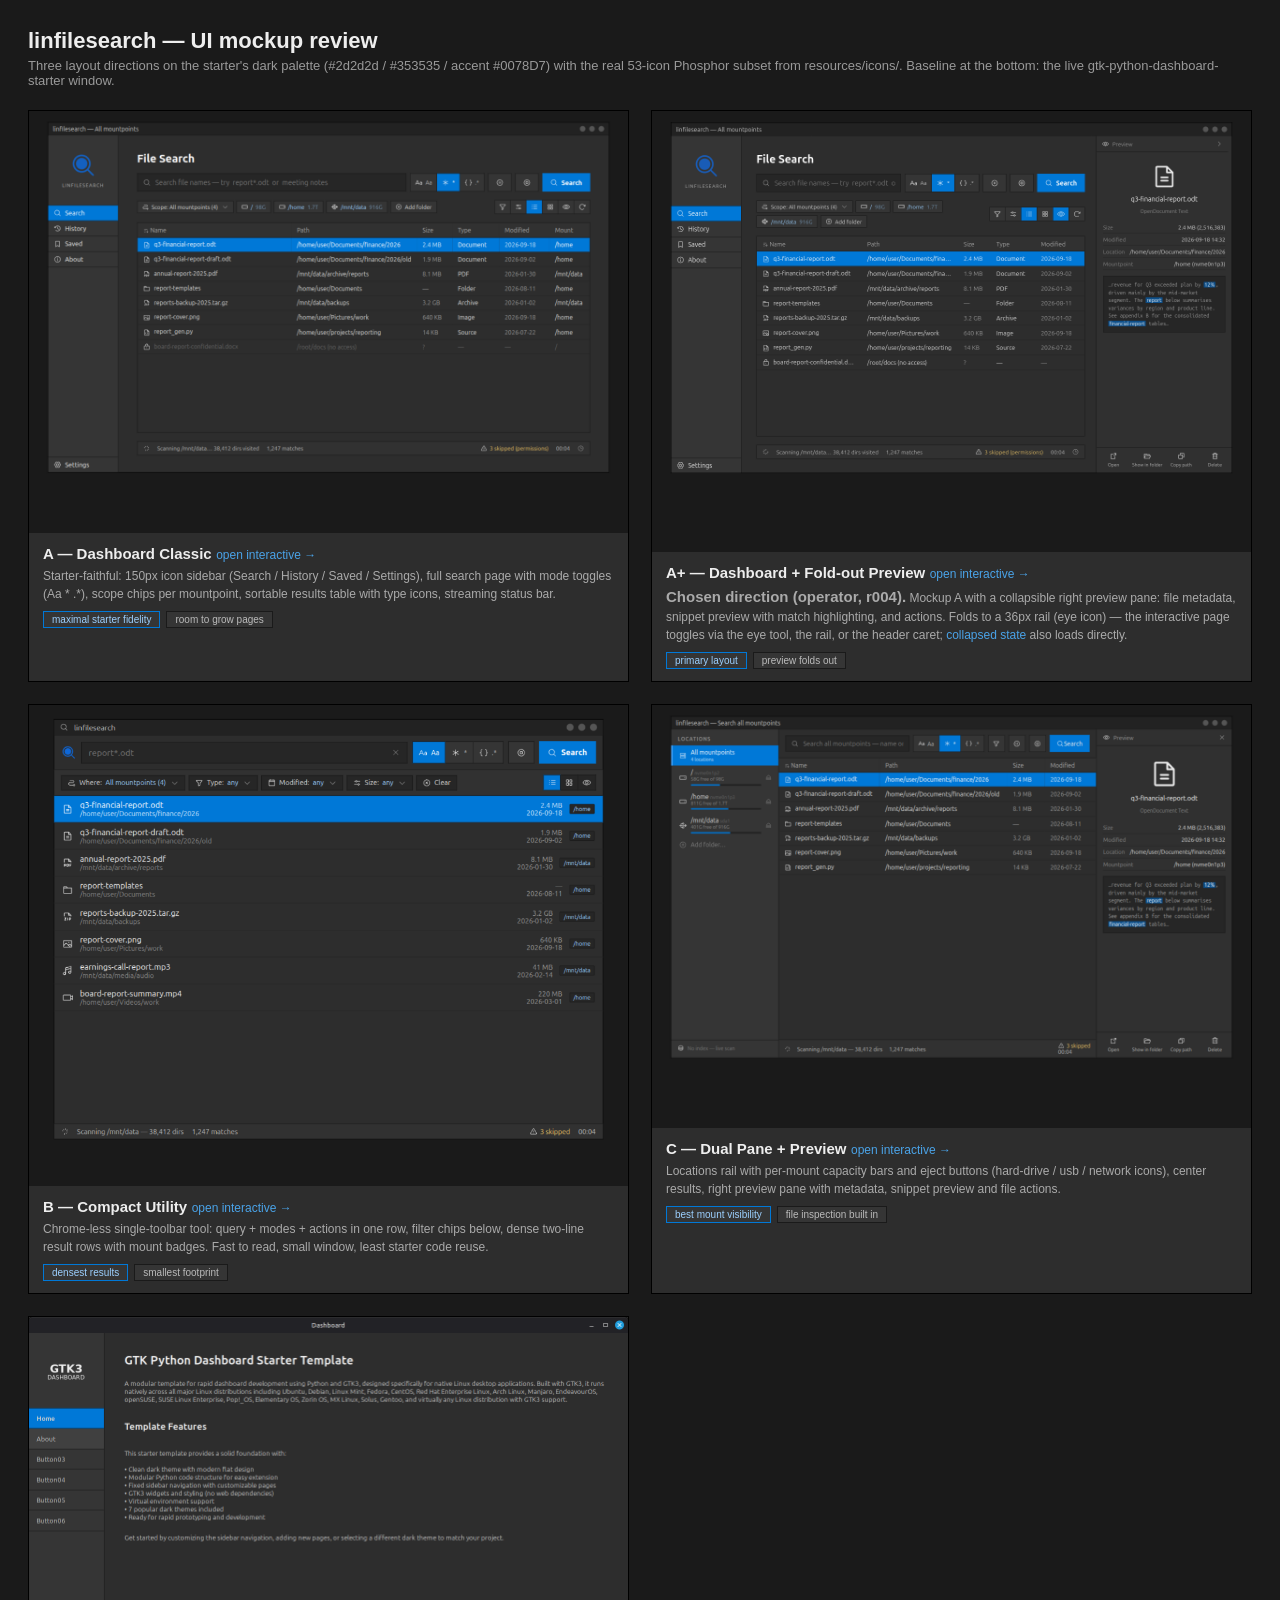
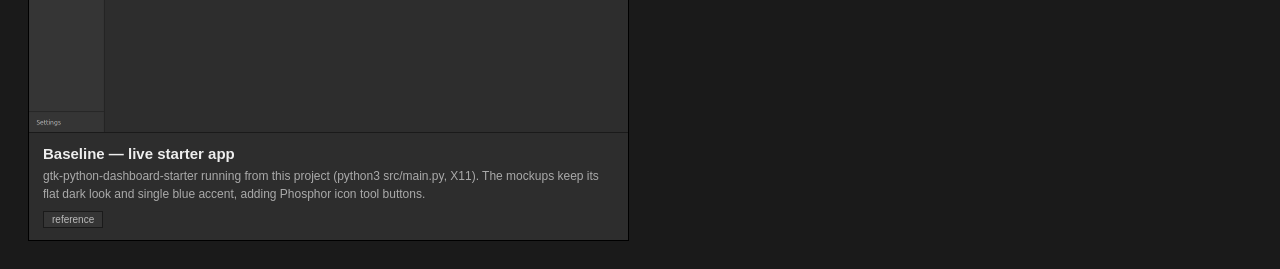
==== docs/mockups/index.html @ b6bb7df3 "Design phase: vendor gtk-python-dashboard-starter; add file-search concept doc and verified UI mocku" ====
<!DOCTYPE html>
<html lang="en">
<head>
<meta charset="utf-8">
<title>linfilesearch — mockup review</title>
<style>
  * { margin:0; padding:0; box-sizing:border-box; font-family:Ubuntu, Cantarell, sans-serif; }
  body { background:#1a1a1a; color:#eee; padding:28px; }
  h1 { font-size:22px; margin-bottom:4px; }
  .sub { color:#999; font-size:13px; margin-bottom:22px; }
  .cols { display:grid; grid-template-columns:repeat(auto-fit,minmax(420px,1fr)); gap:22px; }
  .card { background:#2d2d2d; border:1px solid #000; }
  .card img { width:100%; display:block; }
  .cap { padding:12px 14px; border-top:1px solid #1a1a1a; }
  .cap b { font-size:15px; }
  .cap p { font-size:12px; color:#aaa; margin-top:4px; line-height:1.5; }
  .cap a { color:#4aa3e8; text-decoration:none; font-size:12px; }
  .cap .chips { margin-top:8px; display:flex; gap:6px; flex-wrap:wrap; }
  .tag { font-size:10px; border:1px solid #1a1a1a; background:#353535; color:#bbb; padding:2px 8px; }
  .tag.win { border-color:#0078D7; color:#9cd0ff; }
</style>
</head>
<body>
<h1>linfilesearch — UI mockup review</h1>
<div class="sub">Three layout directions on the starter's dark palette (#2d2d2d / #353535 / accent #0078D7) with the real
53-icon Phosphor subset from resources/icons/. Baseline at the bottom: the live gtk-python-dashboard-starter window.</div>

<div class="cols">
  <div class="card">
    <img src="mockup-a.png" alt="Mockup A">
    <div class="cap">
      <b>A — Dashboard Classic</b> <a href="mockup-a-dashboard.html">open interactive →</a>
      <p>Starter-faithful: 150px icon sidebar (Search / History / Saved / Settings), full search page with mode
      toggles (Aa&nbsp;*&nbsp;.*), scope chips per mountpoint, sortable results table with type icons, streaming
      status bar.</p>
      <div class="chips"><span class="tag win">maximal starter fidelity</span><span class="tag">room to grow pages</span></div>
    </div>
  </div>

  <div class="card">
    <img src="mockup-a2.png" alt="Mockup A2 — chosen direction">
    <div class="cap">
      <b>A+ — Dashboard + Fold-out Preview</b> <a href="mockup-a2-preview.html">open interactive →</a>
      <p><b>Chosen direction (operator, r004).</b> Mockup A with a collapsible right preview pane: file metadata,
      snippet preview with match highlighting, and actions. Folds to a 36px rail (eye icon) — the interactive page
      toggles via the eye tool, the rail, or the header caret; <a href="mockup-a2-preview.html#collapsed">collapsed
      state</a> also loads directly.</p>
      <div class="chips"><span class="tag win">primary layout</span><span class="tag">preview folds out</span></div>
    </div>
  </div>

  <div class="card">
    <img src="mockup-b.png" alt="Mockup B">
    <div class="cap">
      <b>B — Compact Utility</b> <a href="mockup-b-compact.html">open interactive →</a>
      <p>Chrome-less single-toolbar tool: query + modes + actions in one row, filter chips below, dense two-line
      result rows with mount badges. Fast to read, small window, least starter code reuse.</p>
      <div class="chips"><span class="tag win">densest results</span><span class="tag">smallest footprint</span></div>
    </div>
  </div>

  <div class="card">
    <img src="mockup-c.png" alt="Mockup C">
    <div class="cap">
      <b>C — Dual Pane + Preview</b> <a href="mockup-c-preview.html">open interactive →</a>
      <p>Locations rail with per-mount capacity bars and eject buttons (hard-drive / usb / network icons),
      center results, right preview pane with metadata, snippet preview and file actions.</p>
      <div class="chips"><span class="tag win">best mount visibility</span><span class="tag">file inspection built in</span></div>
    </div>
  </div>

  <div class="card">
    <img src="starter-live.png" alt="Live starter baseline">
    <div class="cap">
      <b>Baseline — live starter app</b>
      <p>gtk-python-dashboard-starter running from this project (python3 src/main.py, X11). The mockups keep its
      flat dark look and single blue accent, adding Phosphor icon tool buttons.</p>
      <div class="chips"><span class="tag">reference</span></div>
    </div>
  </div>
</div>
</body>
</html>
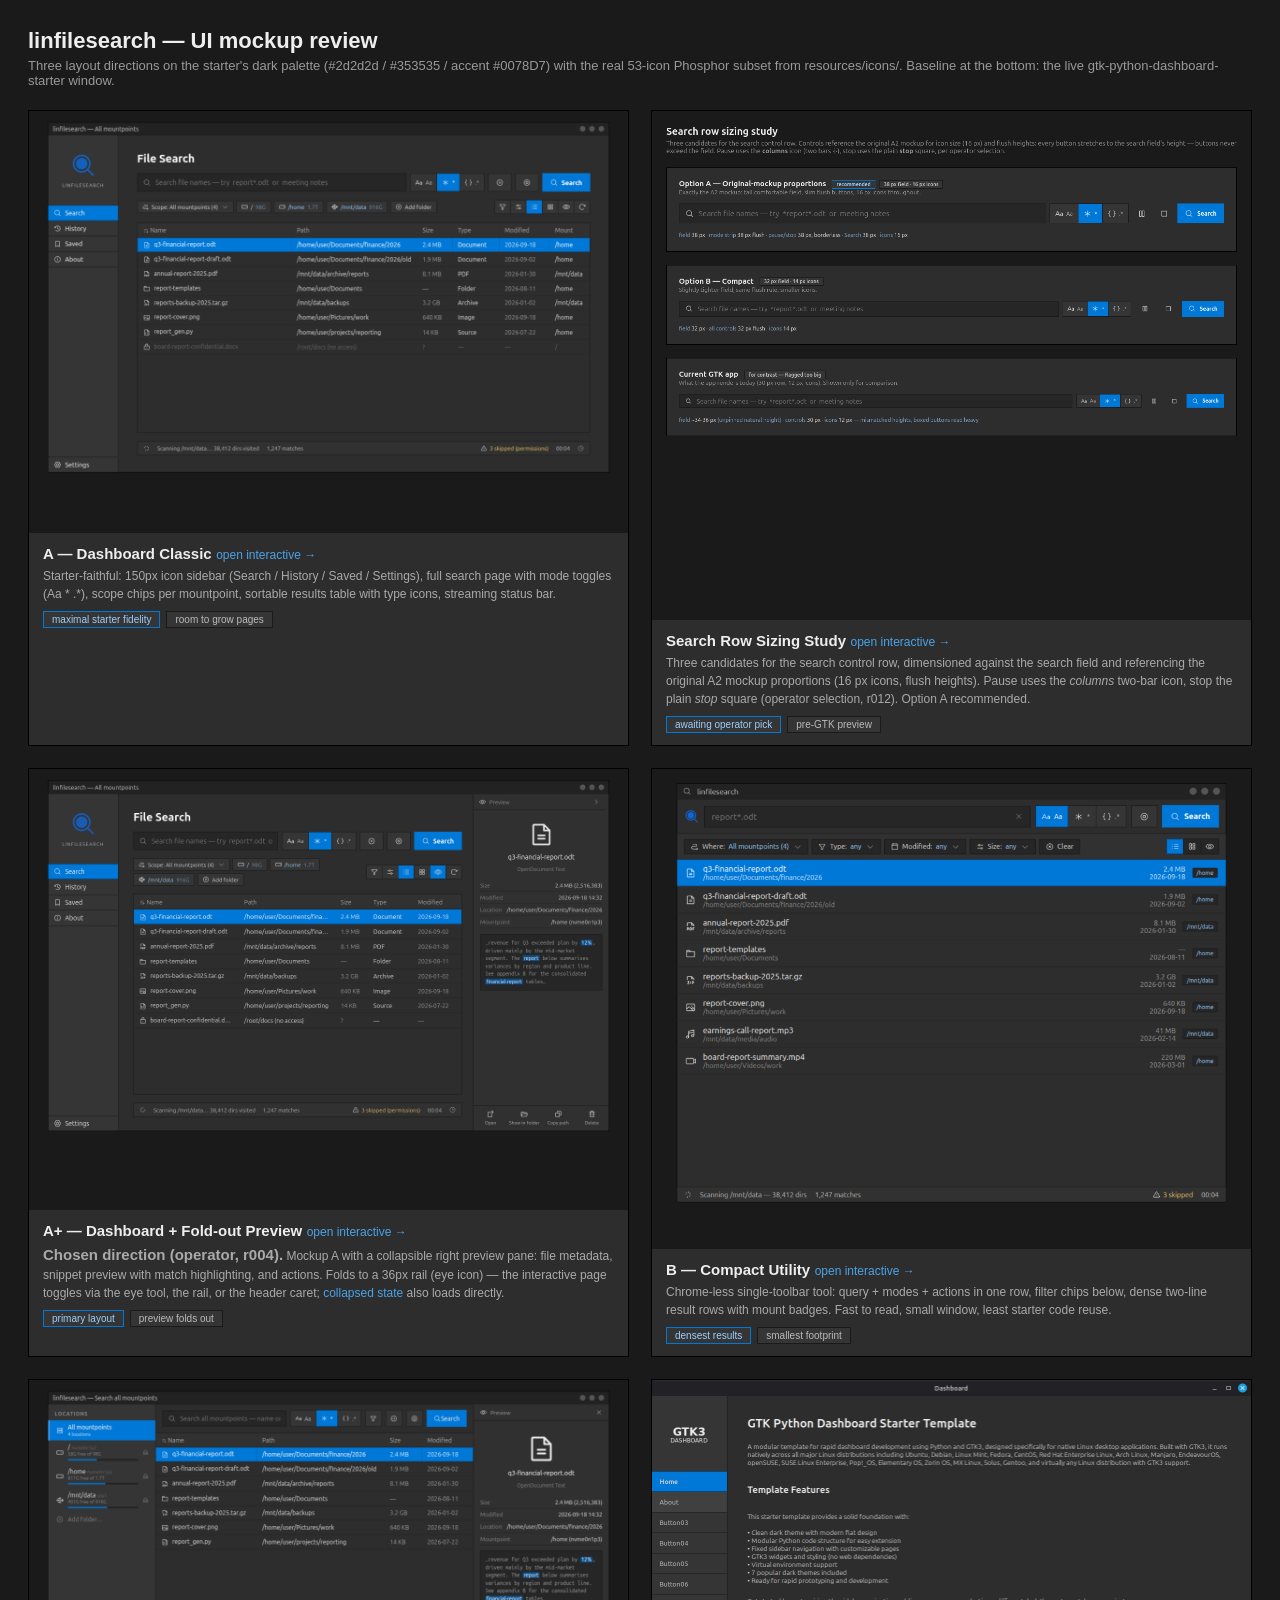
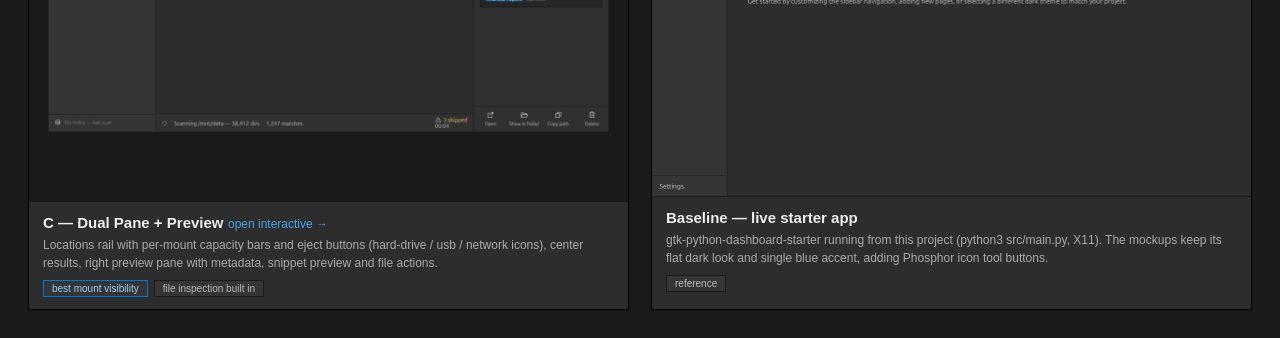
==== commit 5e07fe32: "Search row sizing study (pre-GTK preview) + stop/columns icons - s012_b: add plain 'stop' (square) a" ====
--- a/docs/mockups/index.html
+++ b/docs/mockups/index.html
@@ -34,6 +34,17 @@
       toggles (Aa&nbsp;*&nbsp;.*), scope chips per mountpoint, sortable results table with type icons, streaming
       status bar.</p>
       <div class="chips"><span class="tag win">maximal starter fidelity</span><span class="tag">room to grow pages</span></div>
+    </div>
+  </div>
+
+  <div class="card">
+    <img src="mockup-searchrow.png" alt="Search row sizing study">
+    <div class="cap">
+      <b>Search Row Sizing Study</b> <a href="mockup-searchrow.html">open interactive →</a>
+      <p>Three candidates for the search control row, dimensioned against the search field and referencing the
+      original A2 mockup proportions (16&nbsp;px icons, flush heights). Pause uses the <i>columns</i> two-bar icon,
+      stop the plain <i>stop</i> square (operator selection, r012). Option A recommended.</p>
+      <div class="chips"><span class="tag win">awaiting operator pick</span><span class="tag">pre-GTK preview</span></div>
     </div>
   </div>
 
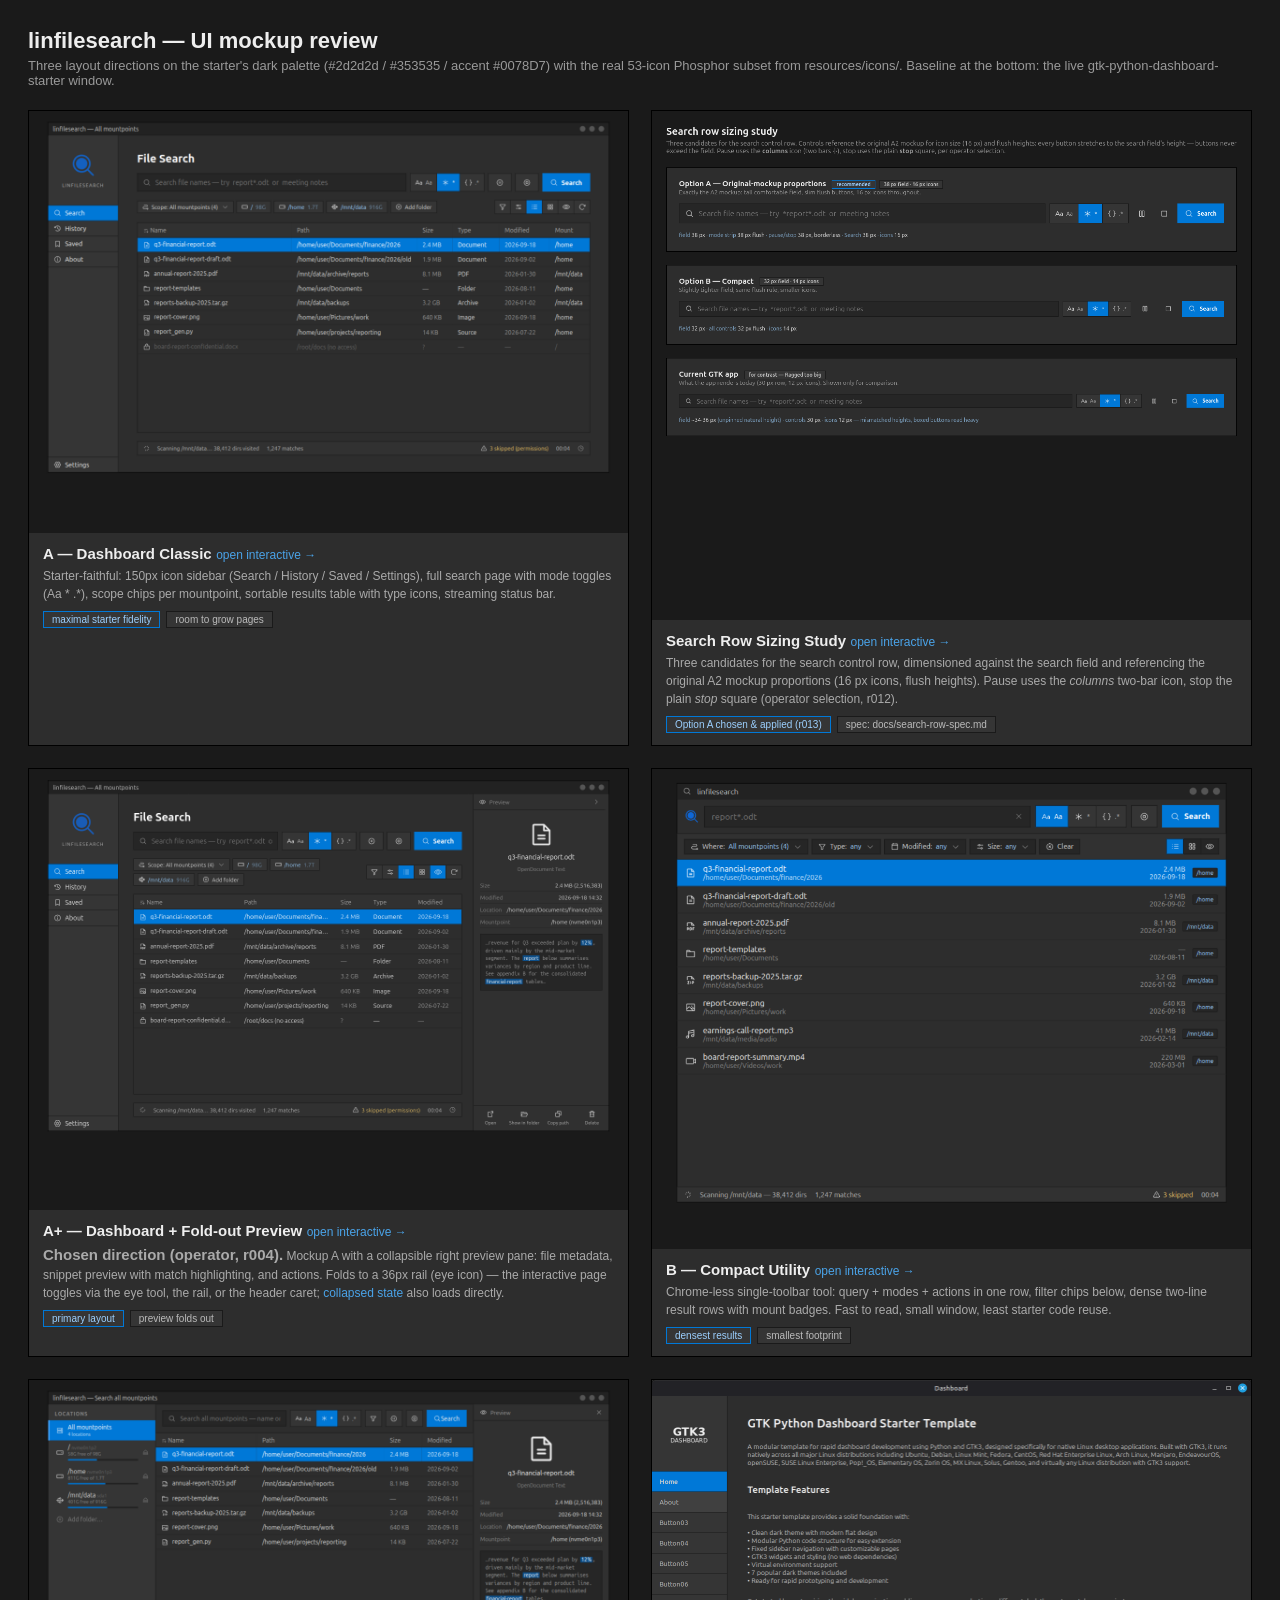
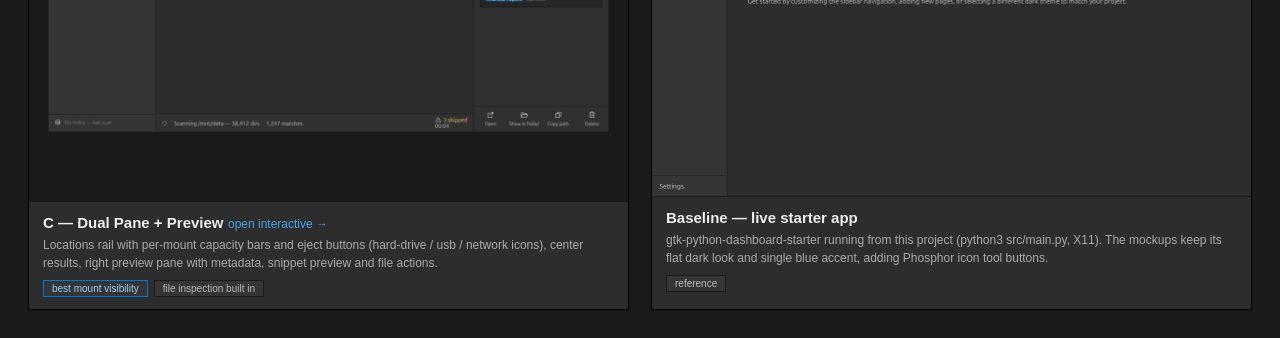
==== commit 07caad90: "Apply search row Option A + spec documentation - docs/search-row-spec.md: Option A decision record (" ====
--- a/docs/mockups/index.html
+++ b/docs/mockups/index.html
@@ -43,8 +43,8 @@
       <b>Search Row Sizing Study</b> <a href="mockup-searchrow.html">open interactive →</a>
       <p>Three candidates for the search control row, dimensioned against the search field and referencing the
       original A2 mockup proportions (16&nbsp;px icons, flush heights). Pause uses the <i>columns</i> two-bar icon,
-      stop the plain <i>stop</i> square (operator selection, r012). Option A recommended.</p>
-      <div class="chips"><span class="tag win">awaiting operator pick</span><span class="tag">pre-GTK preview</span></div>
+      stop the plain <i>stop</i> square (operator selection, r012).</p>
+      <div class="chips"><span class="tag win">Option A chosen &amp; applied (r013)</span><span class="tag">spec: docs/search-row-spec.md</span></div>
     </div>
   </div>
 
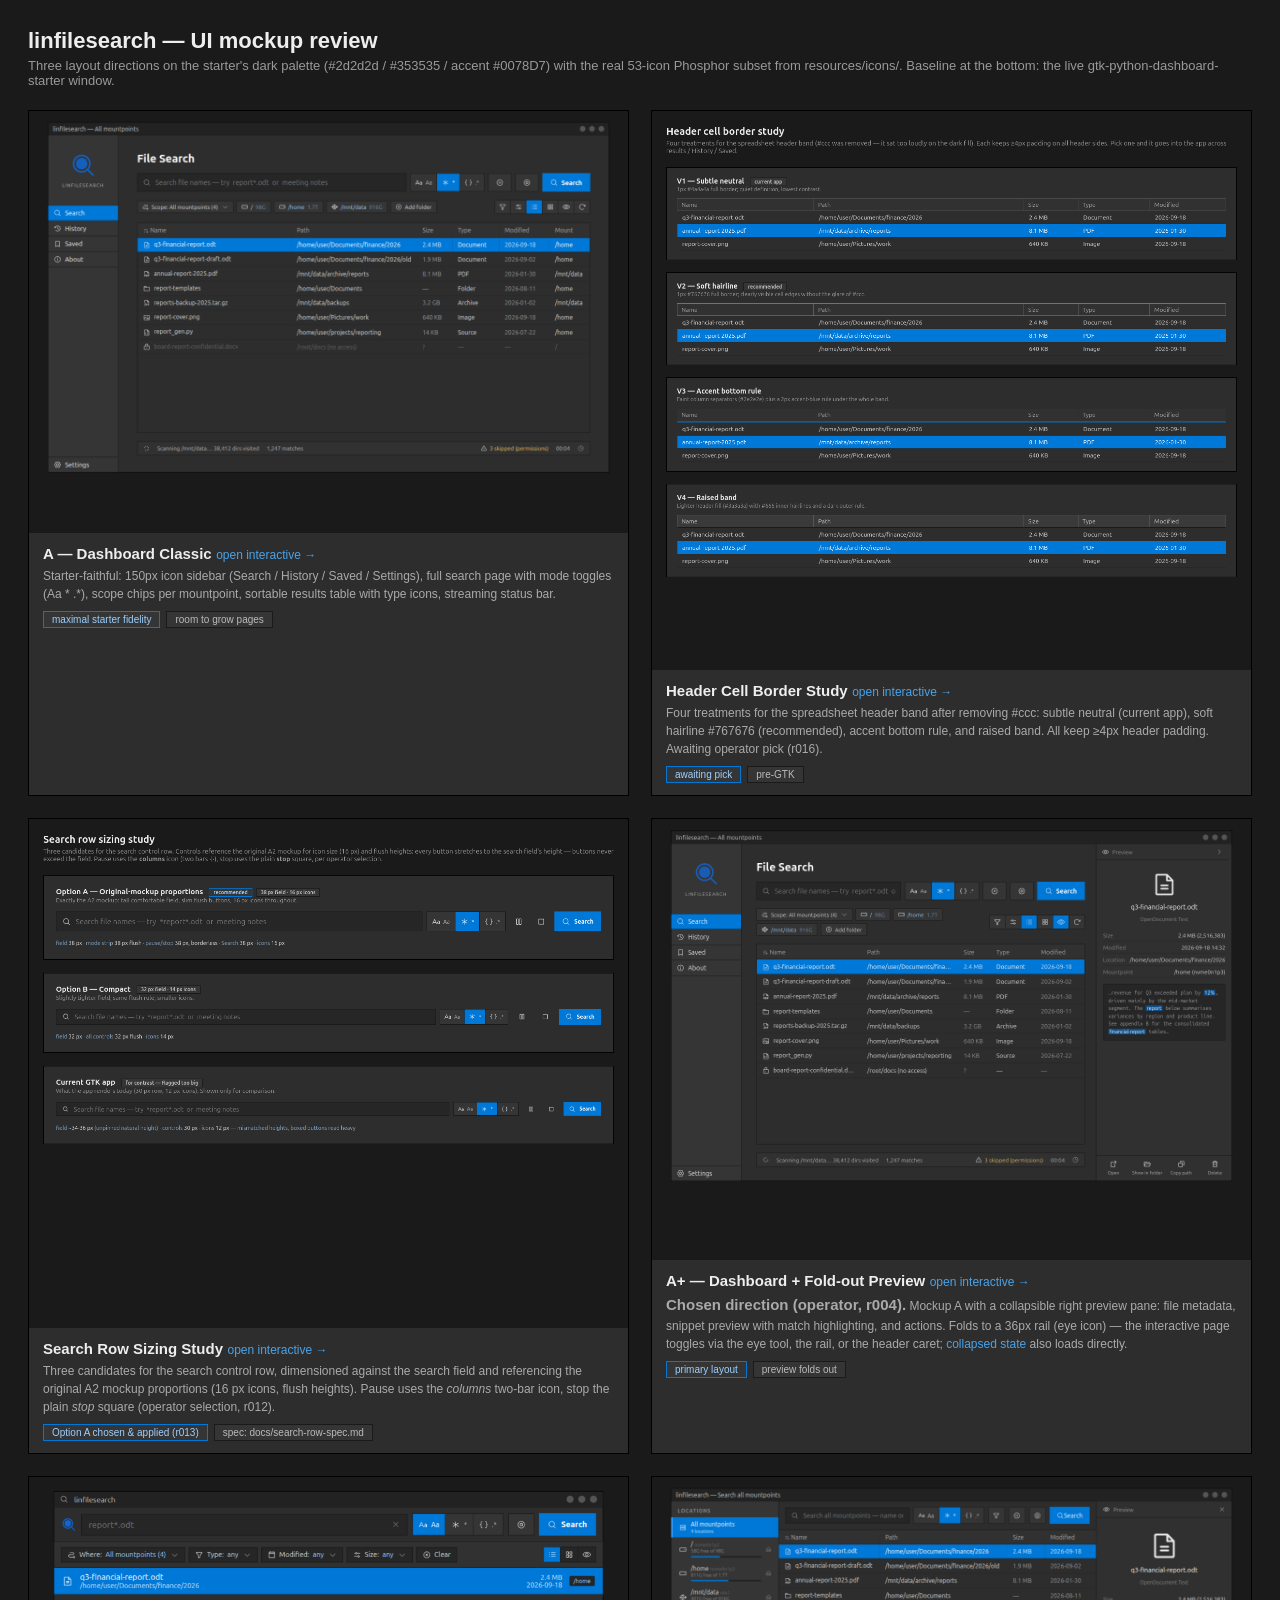
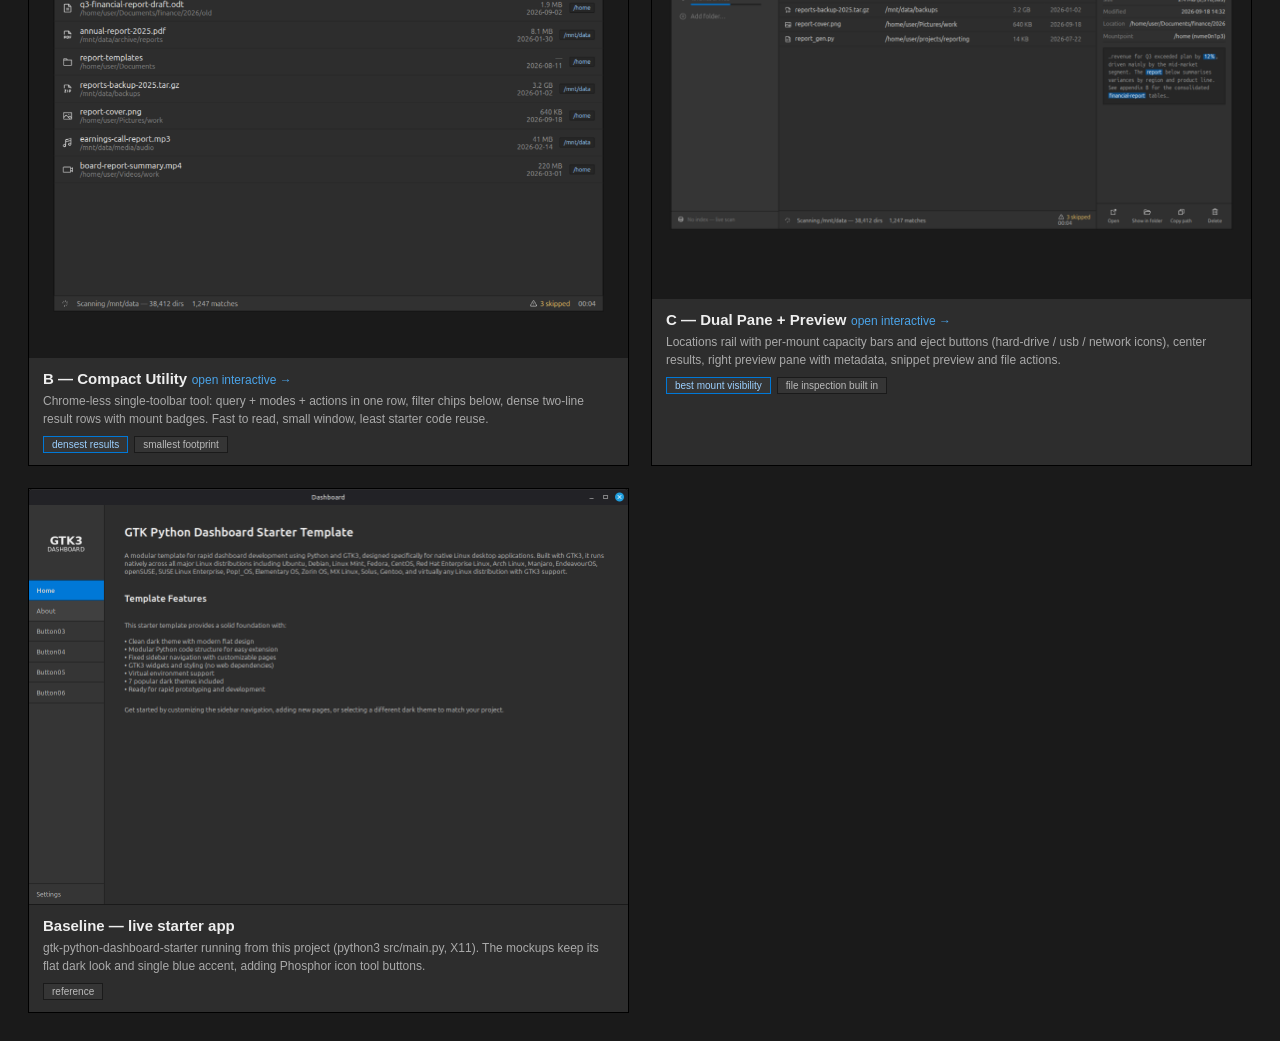
==== commit 68f0beaf: "Spreadsheet fixes and layout polish (r016) - Path-column auto-fit: exact edge detection via header-b" ====
--- a/docs/mockups/index.html
+++ b/docs/mockups/index.html
@@ -34,6 +34,17 @@
       toggles (Aa&nbsp;*&nbsp;.*), scope chips per mountpoint, sortable results table with type icons, streaming
       status bar.</p>
       <div class="chips"><span class="tag win">maximal starter fidelity</span><span class="tag">room to grow pages</span></div>
+    </div>
+  </div>
+
+  <div class="card">
+    <img src="mockup-headers.png" alt="Header cell border study">
+    <div class="cap">
+      <b>Header Cell Border Study</b> <a href="mockup-headers.html">open interactive →</a>
+      <p>Four treatments for the spreadsheet header band after removing #ccc: subtle neutral (current app),
+      soft hairline #767676 (recommended), accent bottom rule, and raised band. All keep ≥4px header padding.
+      Awaiting operator pick (r016).</p>
+      <div class="chips"><span class="tag win">awaiting pick</span><span class="tag">pre-GTK</span></div>
     </div>
   </div>
 
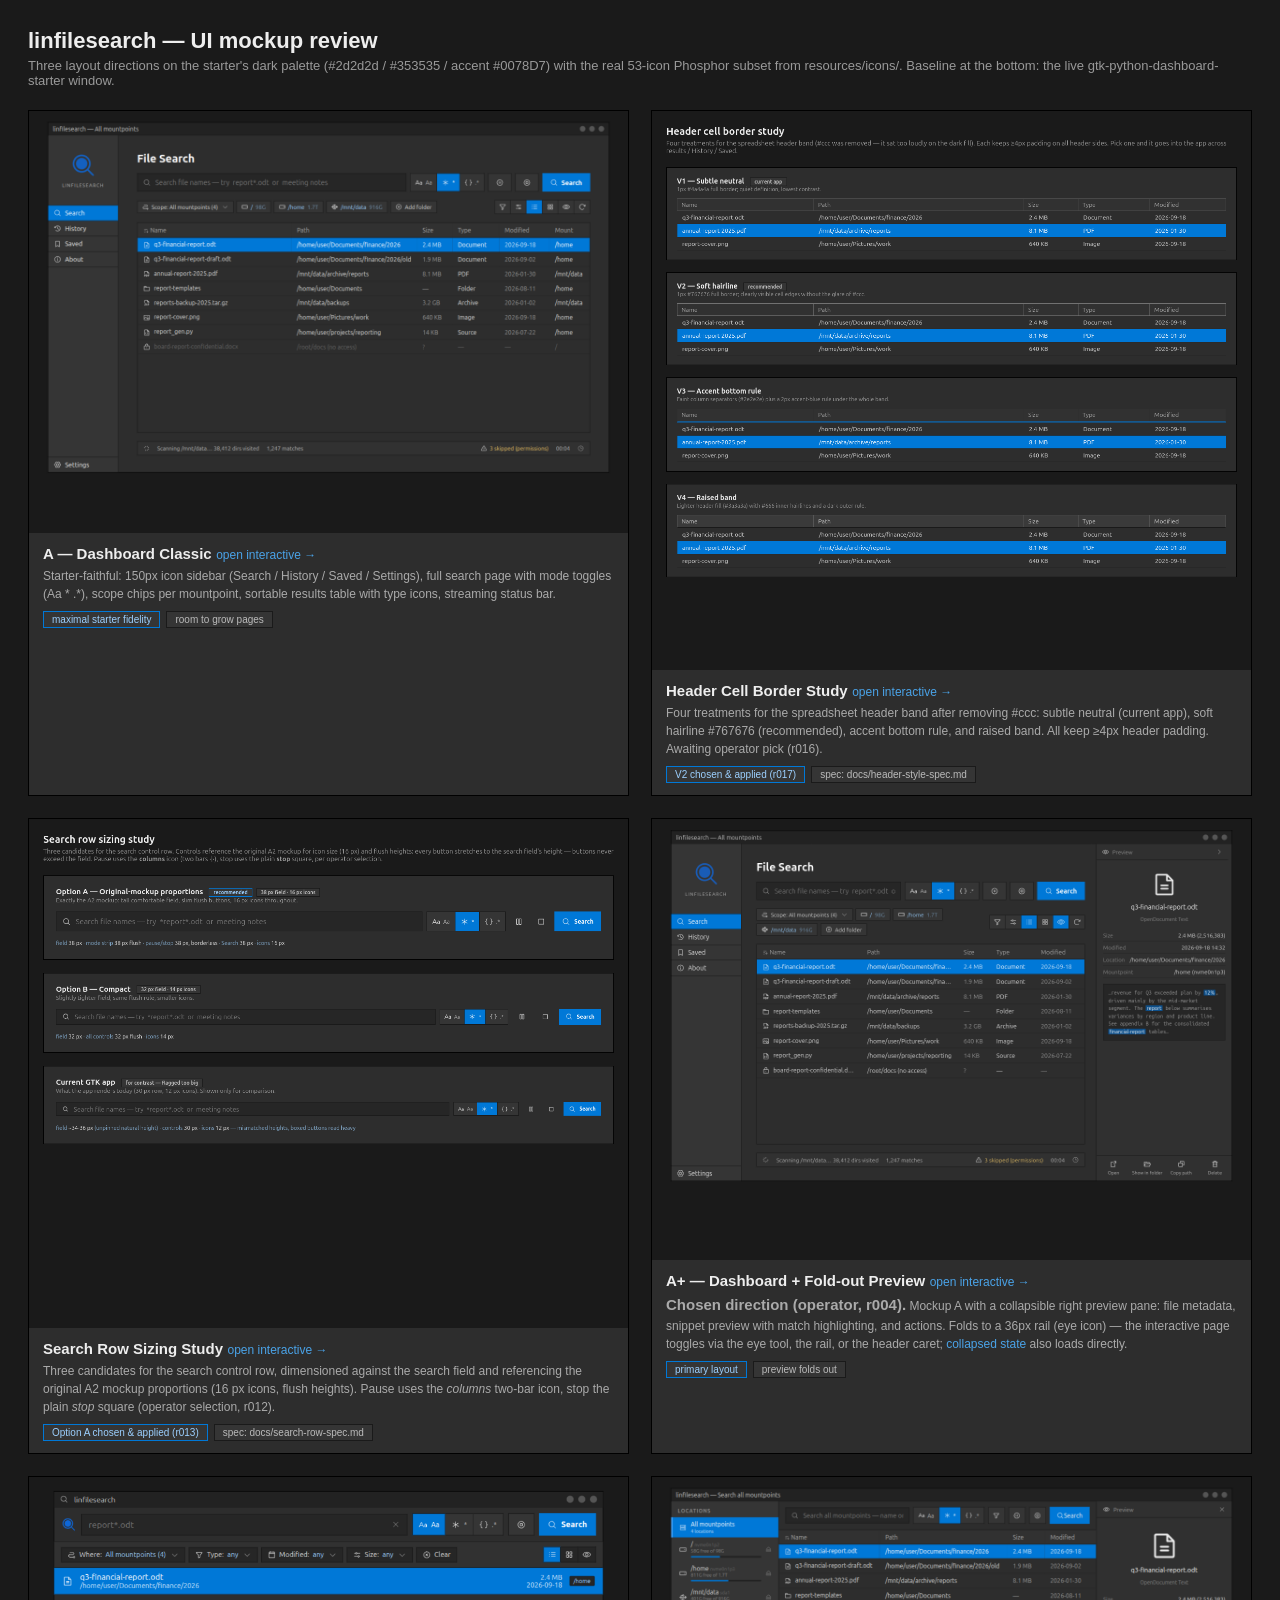
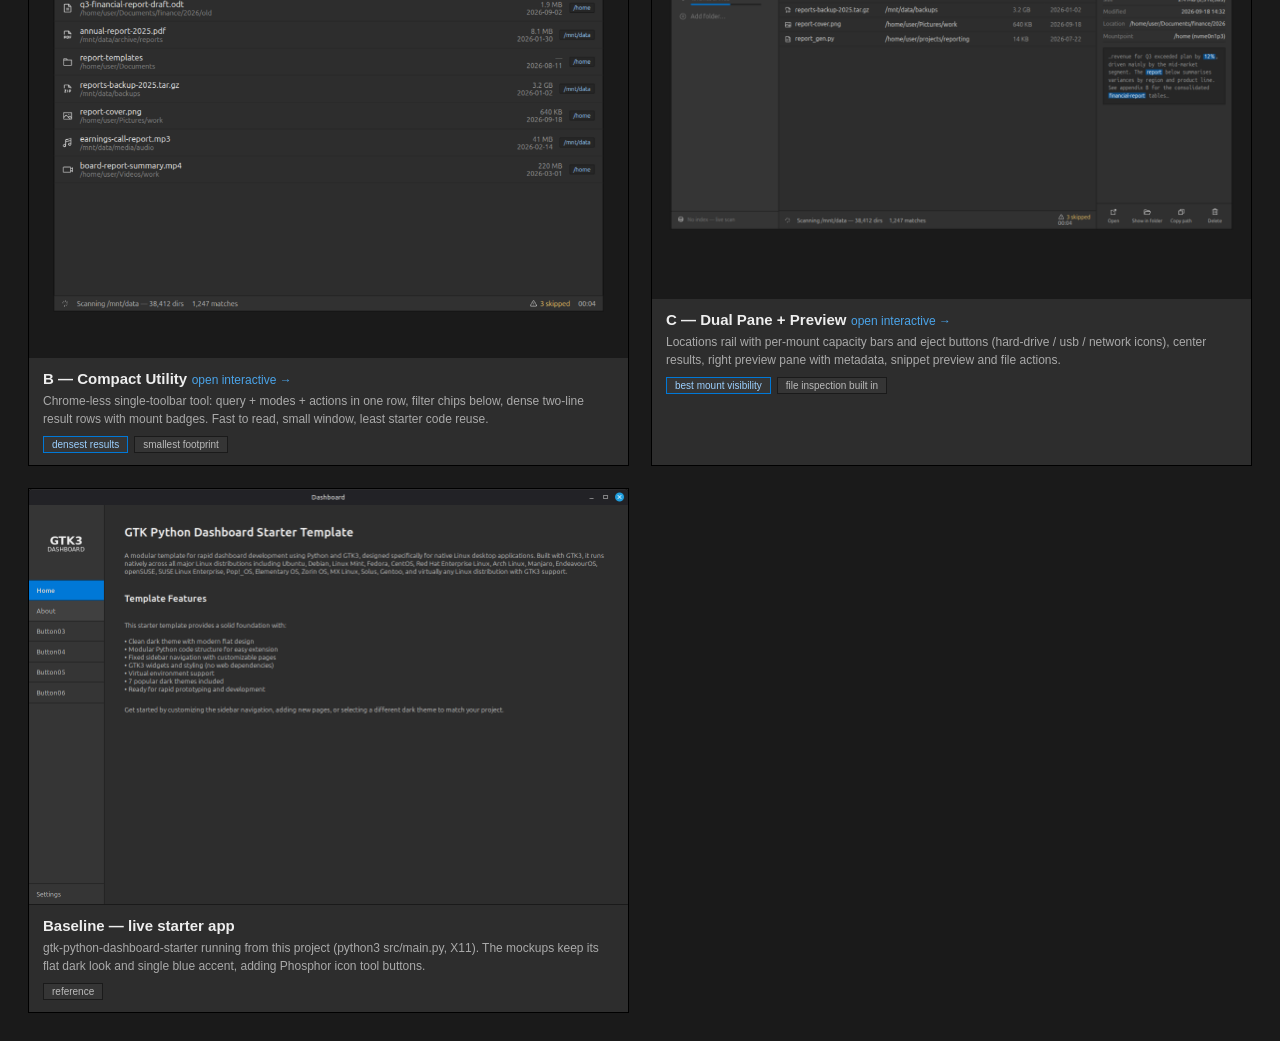
==== commit fcc5c1a9: "Apply header style V2 Soft Hairline + spec - docs/header-style-spec.md: V2 decision record (1px #767" ====
--- a/docs/mockups/index.html
+++ b/docs/mockups/index.html
@@ -44,7 +44,7 @@
       <p>Four treatments for the spreadsheet header band after removing #ccc: subtle neutral (current app),
       soft hairline #767676 (recommended), accent bottom rule, and raised band. All keep ≥4px header padding.
       Awaiting operator pick (r016).</p>
-      <div class="chips"><span class="tag win">awaiting pick</span><span class="tag">pre-GTK</span></div>
+      <div class="chips"><span class="tag win">V2 chosen &amp; applied (r017)</span><span class="tag">spec: docs/header-style-spec.md</span></div>
     </div>
   </div>
 
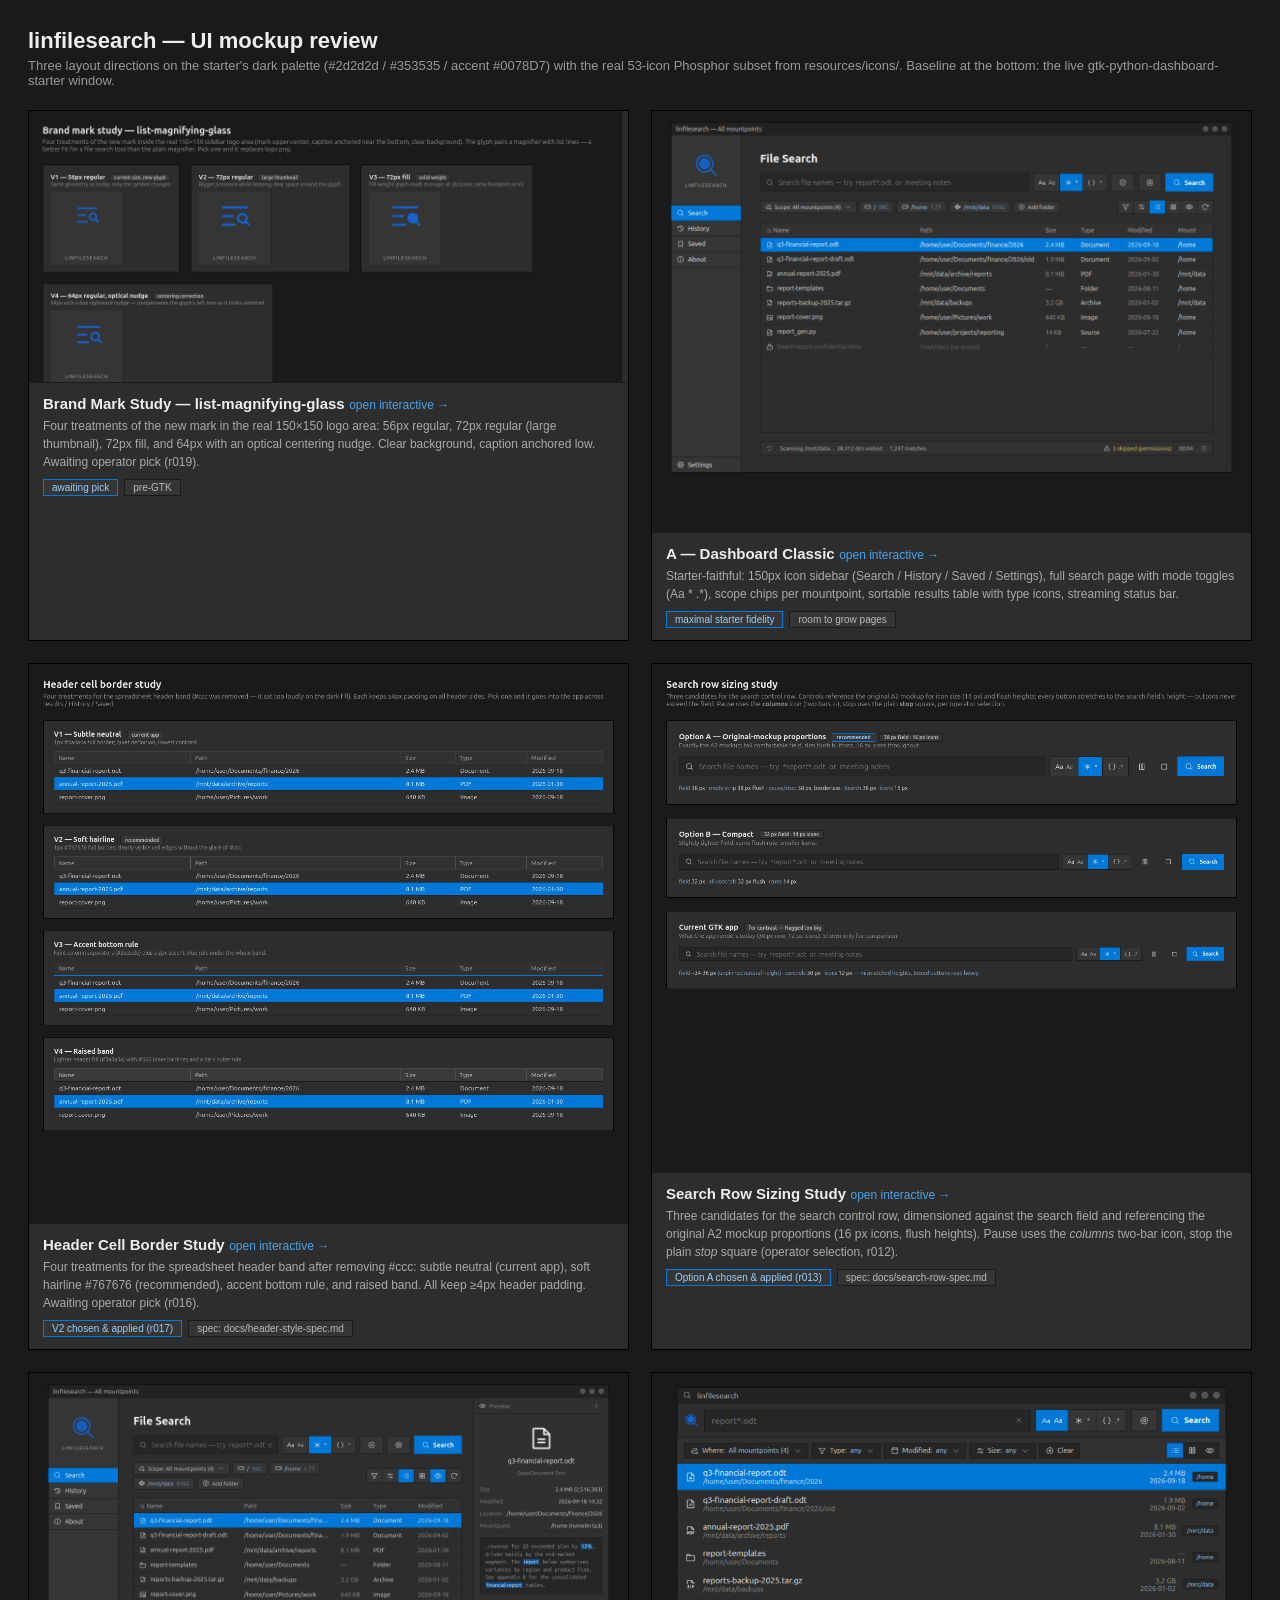
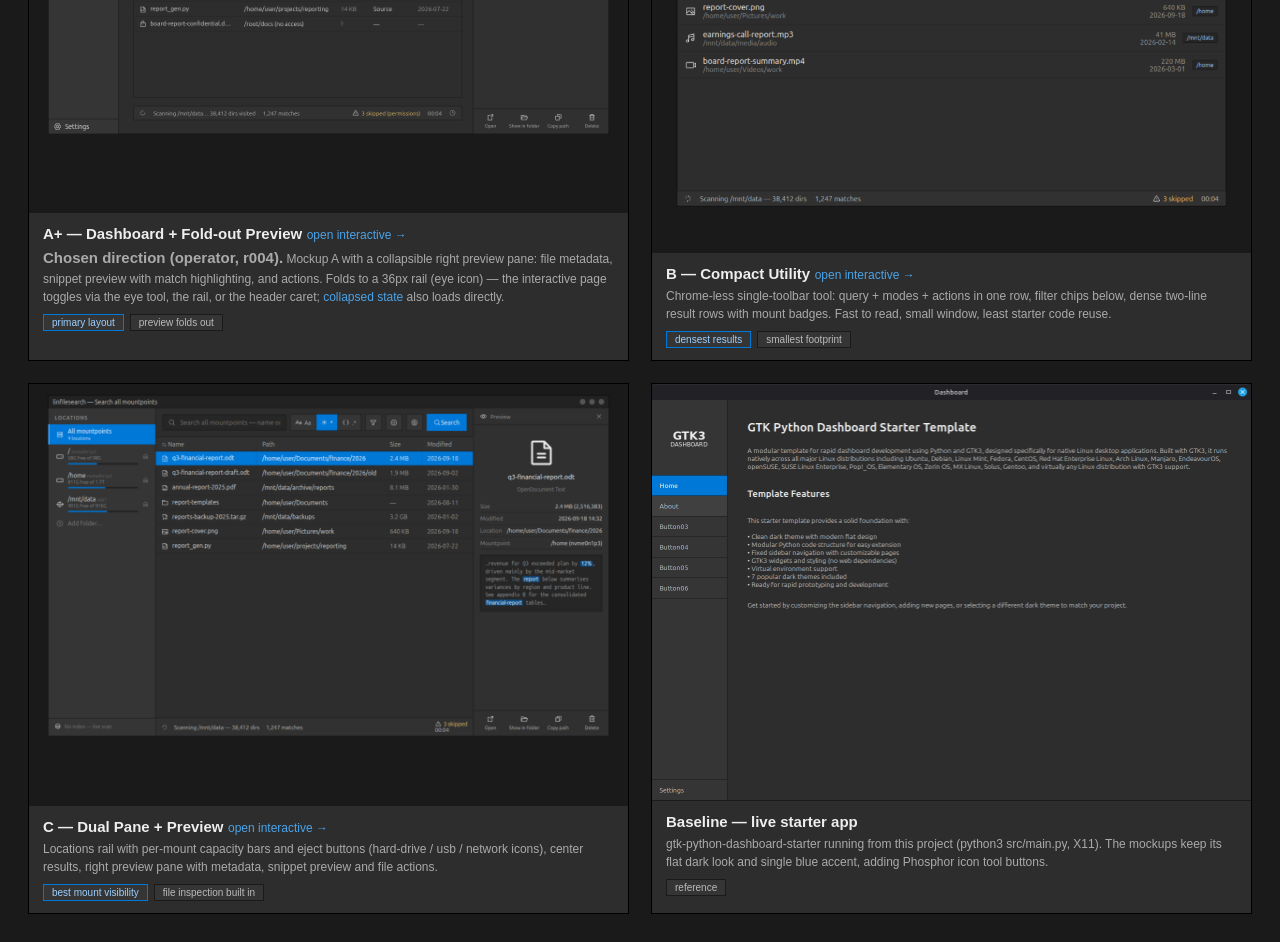
==== commit 3c0c8b34: "Brand mark study: list-magnifying-glass (pre-GTK preview) - s012_d: add list-magnifying-glass (regul" ====
--- a/docs/mockups/index.html
+++ b/docs/mockups/index.html
@@ -26,6 +26,17 @@
 53-icon Phosphor subset from resources/icons/. Baseline at the bottom: the live gtk-python-dashboard-starter window.</div>
 
 <div class="cols">
+  <div class="card">
+    <img src="mockup-logo.png" alt="Brand mark study">
+    <div class="cap">
+      <b>Brand Mark Study — list-magnifying-glass</b> <a href="mockup-logo.html">open interactive →</a>
+      <p>Four treatments of the new mark in the real 150×150 logo area: 56px regular, 72px regular (large
+      thumbnail), 72px fill, and 64px with an optical centering nudge. Clear background, caption anchored low.
+      Awaiting operator pick (r019).</p>
+      <div class="chips"><span class="tag win">awaiting pick</span><span class="tag">pre-GTK</span></div>
+    </div>
+  </div>
+
   <div class="card">
     <img src="mockup-a.png" alt="Mockup A">
     <div class="cap">
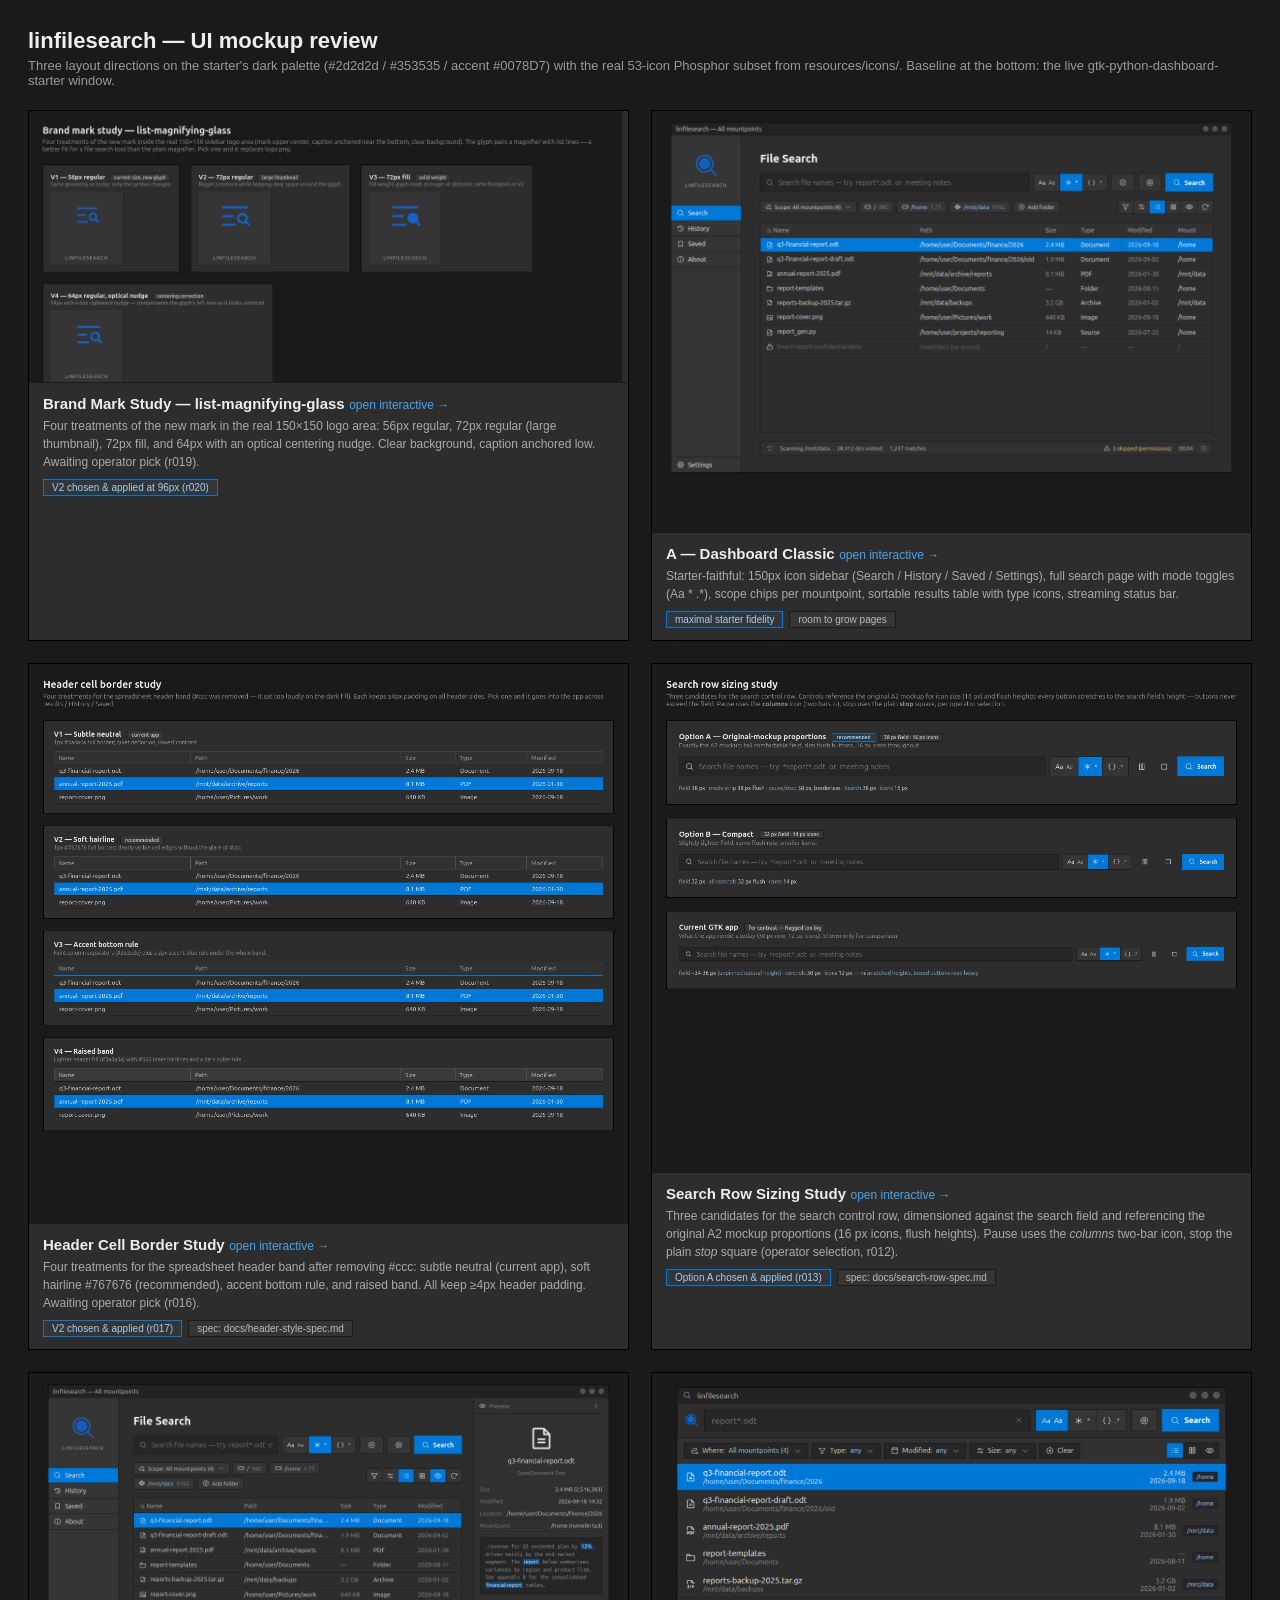
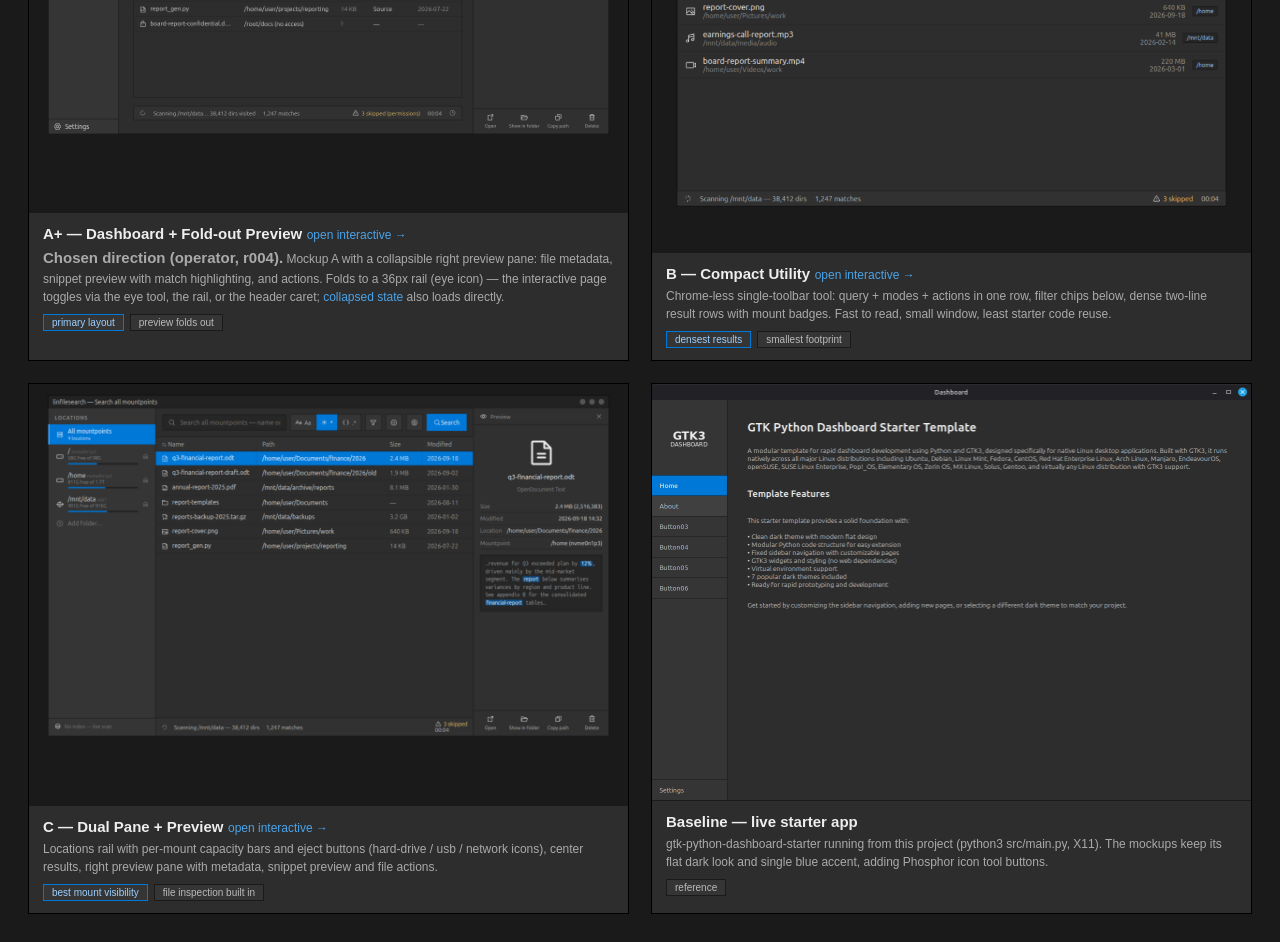
==== commit 0b5a7a4e: "Apply brand mark: list-magnifying-glass at 96px, centered - s013_b: transparent accent logo regenera" ====
--- a/docs/mockups/index.html
+++ b/docs/mockups/index.html
@@ -33,7 +33,7 @@
       <p>Four treatments of the new mark in the real 150×150 logo area: 56px regular, 72px regular (large
       thumbnail), 72px fill, and 64px with an optical centering nudge. Clear background, caption anchored low.
       Awaiting operator pick (r019).</p>
-      <div class="chips"><span class="tag win">awaiting pick</span><span class="tag">pre-GTK</span></div>
+      <div class="chips"><span class="tag win">V2 chosen &amp; applied at 96px (r020)</span></div>
     </div>
   </div>
 
